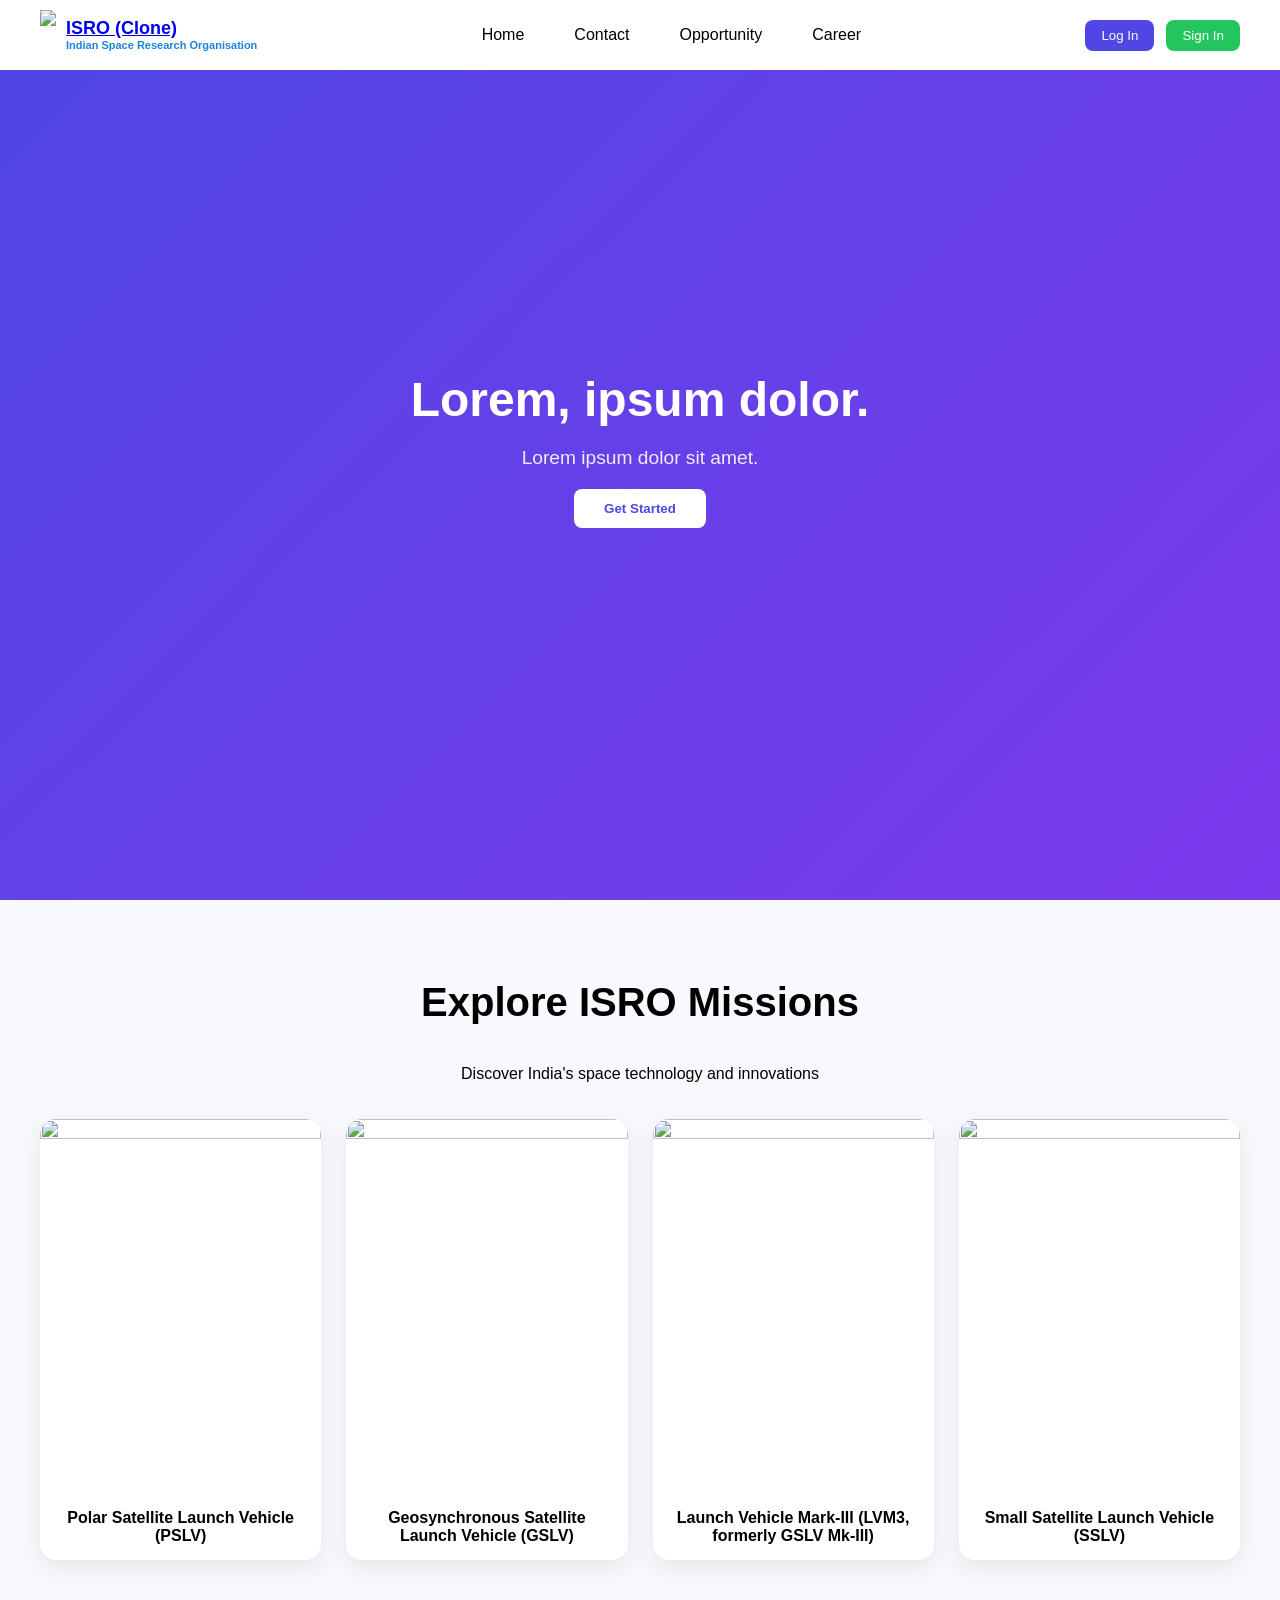
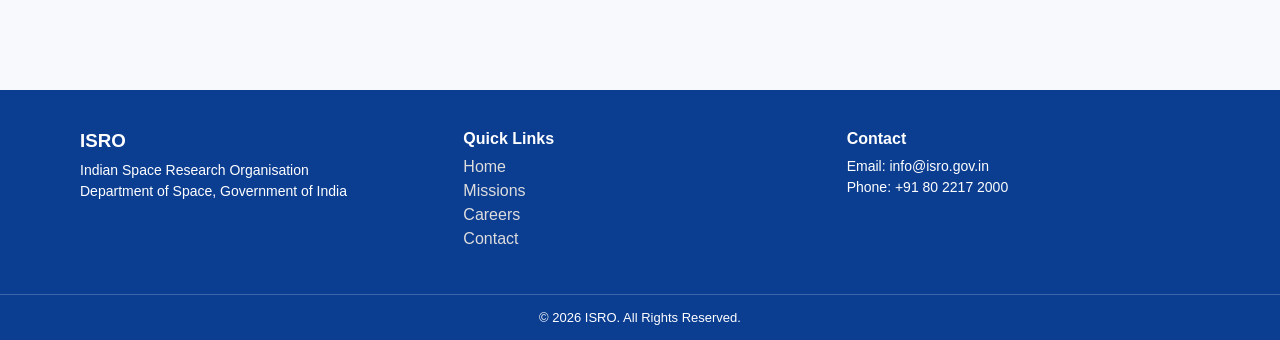
==== index.html @ d90a6bec "Rename isro.html to index.html" ====
<!DOCTYPE html>
<html lang="en">
<head>
  <meta charset="UTF-8">
  <meta name="viewport" content="width=device-width, initial-scale=1.0">
  <title>ISRO</title>

  <link rel="stylesheet" href="isro_style.css">
  <link href="https://cdn.jsdelivr.net/npm/remixicon@4.9.0/fonts/remixicon.css" rel="stylesheet"/>
</head>
<body>

    <div id="nav">
        <div id="logo">
        <img src="https://encrypted-tbn0.gstatic.com/images?q=tbn:ANd9GcQamBJuQ-KBhruWyvDcd0r4kcdjAPVdhdkLNA&s">
        
        <div class="logo-text">
            <h2 id="isro"><a href="isro.html">ISRO (Clone)</a></h2>
            <p id="doc">Indian Space Research Organisation</p>
        </div>
        </div>

        <div id="icon">
            <ul>
                <li><i class="ri-home-4-line"></i> Home</li>
                <li><i class="ri-phone-fill"></i> Contact</li>
                <li><i class="ri-feedback-fill"></i> Opportunity</li>
                <li><i class="ri-question-answer-line"></i> Career</li>
            </ul>
        </div>

        <div id="log">
            <a href="log.html">
                <button id="login">Log In</button>
            </a>
            <a href="sign.html">
                <button id="sign">Sign In</button>
            </a>
        </div>
    </div>

    <div id="fake"></div>

    <div id="page1">
        <h1>Lorem, ipsum dolor.</h1>
        <p>Lorem ipsum dolor sit amet.</p>
        <button>Get Started</button>
    </div>

    <div id="page2">
    <h1 >Explore ISRO Missions</h1>
    <p>Discover India's space technology and innovations</p>
    <br><br>
    <div class="card-container">

        <div class="card">
            <img src="https://www.isro.gov.in/media_isro/image/index/Recent/lm3m6rec.png.webp" alt="">
            <h4>Polar Satellite Launch Vehicle (PSLV)</h4>
        </div>

        <div class="card">
            <img src="https://wallpaperaccess.com/full/3517452.jpg" alt="">
            <h4>Geosynchronous Satellite Launch Vehicle (GSLV)</h4>
        </div>

        <div class="card">
            <img src="https://www.isro.gov.in/media_isro/image/index/Recent/lvm3m5_rec03.png.webp" alt="">
            <h4>Launch Vehicle Mark-III (LVM3, formerly GSLV Mk-III)</h4>
        </div>

        <div class="card">
            <img src="https://www.tribuneindia.com/sortd-service/imaginary/v22-01/jpg/large/high?url=dGhldHJpYnVuZS1zb3J0ZC1wcm8tcHJvZC1zb3J0ZC9tZWRpYTU5NGE3MjkwLWRkNTMtMTFlZi04ZGU2LTkzNGIzY2M4YTM2NC5qcGc=" alt="">
            <h4>Small Satellite Launch Vehicle (SSLV)</h4>
        </div>

    </div>

    </div>


    <script>
    const nav = document.getElementById("nav");

    window.addEventListener("scroll", () => {
        if (window.scrollY > 50) {
        nav.classList.add("scrolled");
        } else {
        nav.classList.remove("scrolled");
        }
    });
    </script>



<footer class="footer">
  <div class="footer-container">

    <div class="footer-section">
      <h3>ISRO</h3>
      <p>Indian Space Research Organisation</p>
      <p>Department of Space, Government of India</p>
    </div>

    <div class="footer-section">
      <h4>Quick Links</h4>
      <ul>
        <li><a href="#">Home</a></li>
        <li><a href="#">Missions</a></li>
        <li><a href="#">Careers</a></li>
        <li><a href="#">Contact</a></li>
      </ul>
    </div>

    <div class="footer-section">
      <h4>Contact</h4>
      <p>Email: info@isro.gov.in</p>
      <p>Phone: +91 80 2217 2000</p>
    </div>

  </div>

  <div class="footer-bottom">
    <p>© 2026 ISRO. All Rights Reserved.</p>
  </div>
</footer>
</body>
</html>
---- isro_style.css ----
* {
  margin: 0;
  padding: 0;
  box-sizing: border-box;
  font-family: "Segoe UI", sans-serif;
}

body {
  background: #f8f9fc;
}

/* NAVBAR */
#nav {
  height: 70px;
  width: 100%;
  display: flex;
  align-items: center;
  justify-content: space-between;
  padding: 0 40px;
  position: fixed;
  top: 0;
  background-color: rgb(255, 255, 255);
  transition: 0.3s ease;
  z-index: 1000;
}

/* When scrolling */
/* #nav.scrolled {
  background: rgba(255, 255, 255, 0.85);
  backdrop-filter: blur(10px);
  box-shadow: 0 4px 20px rgba(0,0,0,0.08);
} */

#logo {
  display: flex;
  align-items: center;
  gap: 10px;
}

#logo img {
  height: 50px;
  width: auto;
}

/* TEXT BESIDE LOGO */
.logo-text h2 {
  font-size: 18px;
  margin: 0;
  color: white;
  font-weight: bold;
}

.logo-text p {
  font-size: 11px;
  margin: 0;
  color: #e0e0e0;
  line-height: 1.2;
}
#isro{
  color: hsl(32, 79%, 55%);
}
#doc{
  color: hsl(207, 78%, 48%);
  font-weight: bolder;
}




/* NAV LINKS */
#icon ul {
  display: flex;
  gap: 30px;
  list-style: none;
}

#icon ul li {
  cursor: pointer;
  transition: 0.3s;
  padding: 6px 10px;
  border-radius: 6px;
}

#icon ul li:hover {
  background: #eef2ff;
  color: #4f46e5;
}

/* BUTTONS */
#log {
  display: flex;
  gap: 12px;
}

#log button {
  padding: 8px 16px;
  border: none;
  cursor: pointer;
  border-radius: 8px;
  transition: 0.3s;
  font-weight: 500;
}

#login {
  background: #4f46e5;
  color: white;
}

#sign {
  background: #22c55e;
  color: white;
}

#log button:hover {
  transform: translateY(-2px);
  box-shadow: 0 6px 15px rgba(0,0,0,0.15);
}

/* MENU BUTTON */
#menu-btn {
  display: none;
  font-size: 28px;
  cursor: pointer;
}

/* HERO SECTION */
#page1 {
  min-height: 100vh;
  display: flex;
  flex-direction: column;
  align-items: center;
  justify-content: center;
  gap: 20px;
  text-align: center;
  padding: 20px;
  background: linear-gradient(135deg, #4f46e5, #7c3aed);
  color: white;
}

#page1 h1 {
  font-size: 3rem;
}

#page1 p {
  font-size: 1.2rem;
  opacity: 0.9;
}

#page1 button {
  padding: 12px 30px;
  border: none;
  background: white;
  color: #4f46e5;
  border-radius: 8px;
  font-weight: bold;
  cursor: pointer;
  transition: 0.3s;
}

#page1 button:hover {
  transform: scale(1.05);
}

/* PAGE 2 */
#page2 {
  padding: 80px 20px;
  text-align: center;
}

#page2 h1 {
  margin-bottom: 40px;
  font-size: 2.5rem;
}

/* CARDS */
.card-container {
  display: grid;
  grid-template-columns: repeat(4, 1fr);
  gap: 25px;
  max-width: 1200px;
  margin: auto;
}

.card {
  background: white;
  border-radius: 16px;
  overflow: hidden;
  box-shadow: 0 8px 25px rgba(0,0,0,0.08);
  transition: 0.3s;
  display: flex;
  flex-direction: column;
}

/* Portrait ratio */
.card img {
  width: 100%;
  aspect-ratio: 3 / 4;  /* portrait shape */
  object-fit: cover;
}

.card h4 {
  padding: 15px;
  font-size: 16px;
}


.card h4 {
  flex-grow: 1;
}

.card:hover {
  transform: translateY(-10px);
}

/* MOBILE MENU */
@media (max-width: 768px) {
  #menu-btn {
    display: block;
  }

  #icon {
    position: absolute;
    top: 70px;
    left: 0;
    width: 100%;
    background: white;
    max-height: 0;
    overflow: hidden;
    transition: 0.3s;
  }

  #icon.active {
    max-height: 300px;
  }

  #icon ul {
    flex-direction: column;
    padding: 20px;
  }

  #log {
    display: none;
  }

  #page1 h1 {
    font-size: 2rem;
  }
}

/* TABLET */
@media (max-width: 1024px) {
  .card-container {
    grid-template-columns: repeat(2, 1fr);
  }
}

/* MOBILE */
@media (max-width: 600px) {
  .card-container {
    grid-template-columns: 1fr;
  }
}


@media (max-width: 600px) {
  .logo-text p {
    display: none; /* hides long text on small screens */
  }

  .logo-text h2 {
    font-size: 16px;
  }
}


.footer {
  background: #0b3d91; /* ISRO blue */
  color: white;
  margin-top: 50px;
}

.footer-container {
  display: grid;
  grid-template-columns: repeat(3, 1fr);
  gap: 30px;
  padding: 40px;
  max-width: 1200px;
  margin: auto;
}

.footer-section h3,
.footer-section h4 {
  margin-bottom: 10px;
}

.footer-section p {
  font-size: 14px;
  margin: 5px 0;
}

.footer-section ul {
  list-style: none;
  padding: 0;
}

.footer-section ul li {
  margin: 6px 0;
}

.footer-section ul li a {
  color: #ddd;
  text-decoration: none;
}

.footer-section ul li a:hover {
  color: #ff9933; /* saffron hover */
}

.footer-bottom {
  text-align: center;
  padding: 15px;
  border-top: 1px solid rgba(255,255,255,0.2);
  font-size: 13px;
}

/* RESPONSIVE */
@media (max-width: 768px) {
  .footer-container {
    grid-template-columns: 1fr;
    text-align: center;
  }
}

.main-content {
  flex: 1;
  display: flex;
  justify-content: center;
  align-items: center;
  padding-top: 80px; /* prevents navbar overlap */
}


.login-box {
  border-radius: 6px;
}

input {
  border-radius: 4px;
}

button {
  border-radius: 4px;
}


.signup-box {
  border-radius: 6px;
}

input {
  border-radius: 4px;
}

button {
  border-radius: 4px;
}
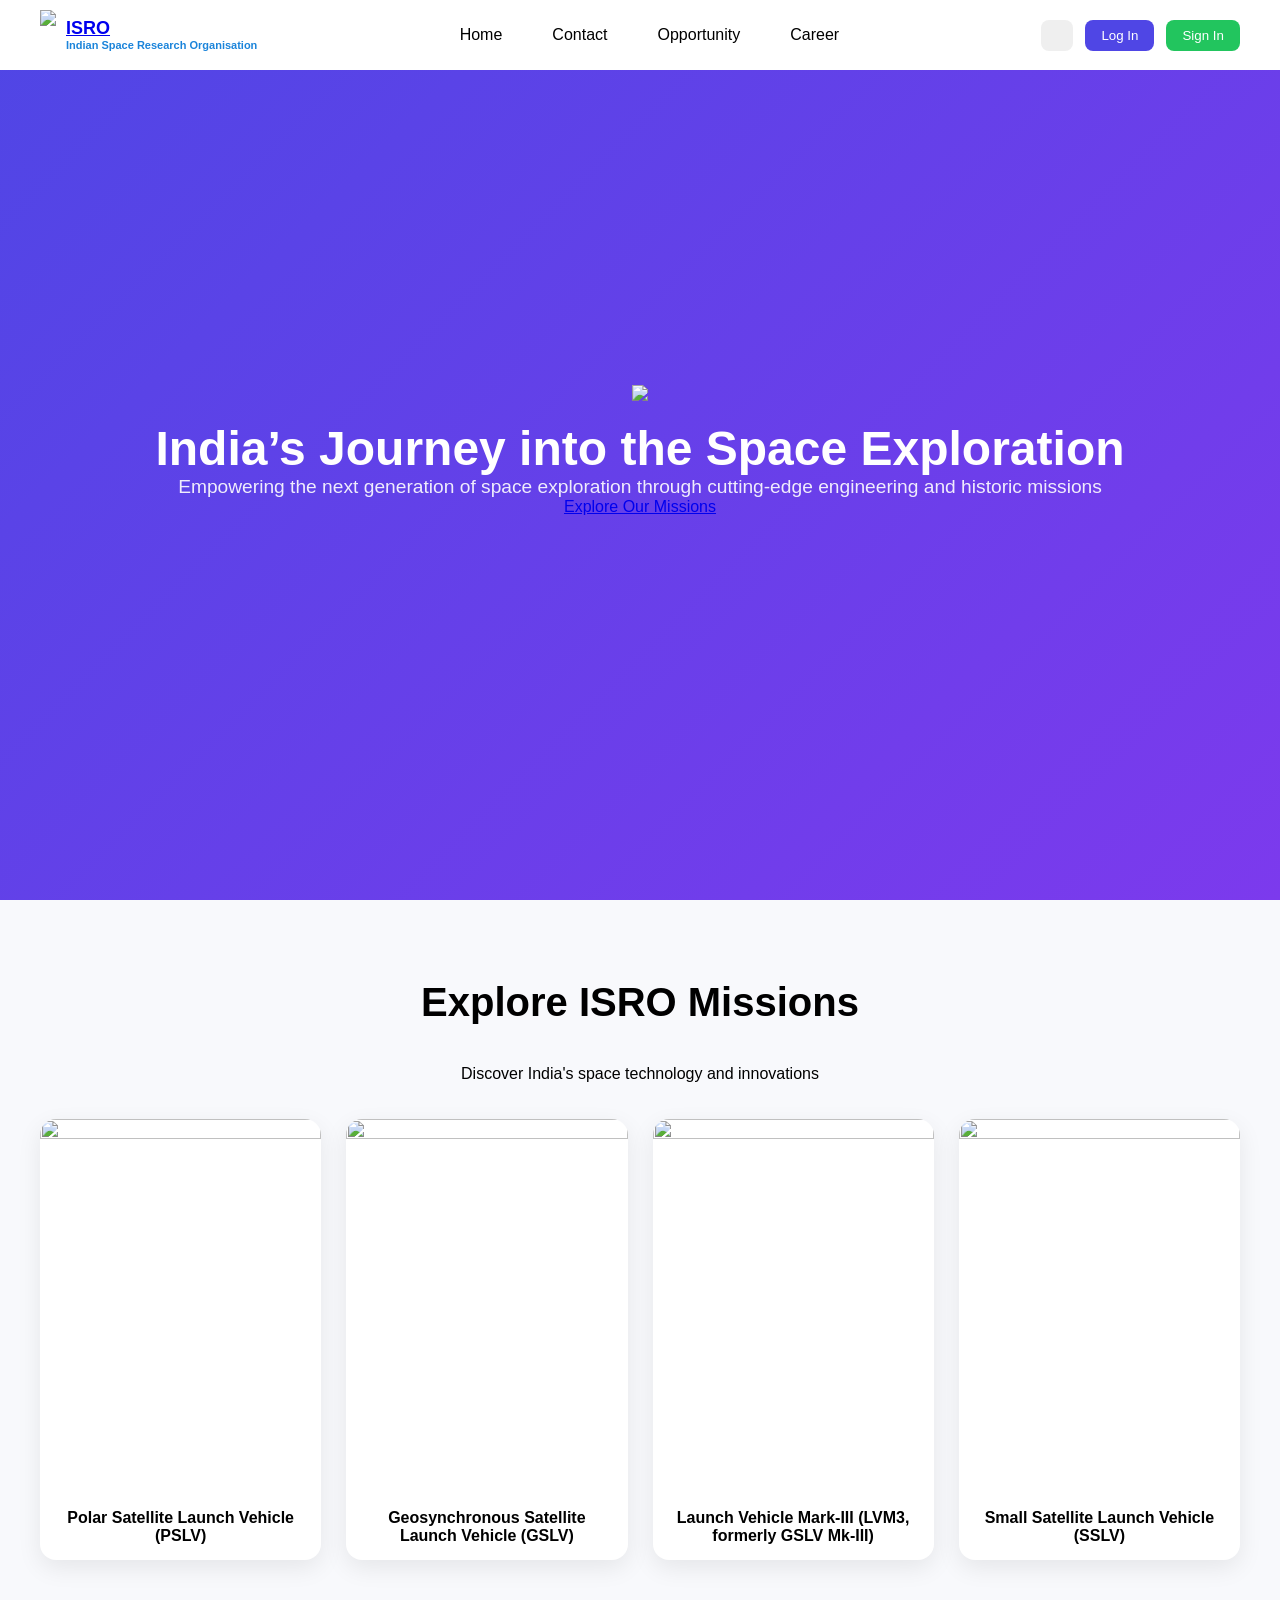
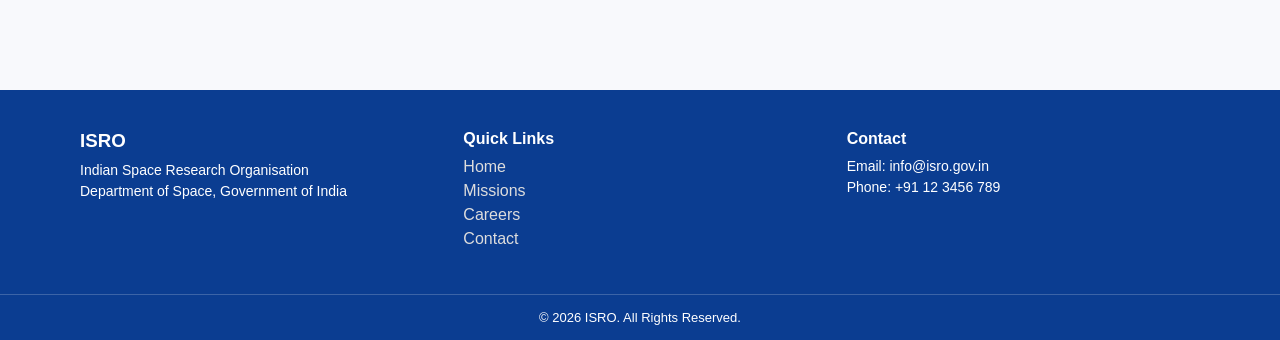
==== commit 7baa246d: "Add files via upload" ====
--- a/index.html
+++ b/index.html
@@ -1,127 +1,126 @@
-<!DOCTYPE html>
+<!doctype html>
 <html lang="en">
-<head>
-  <meta charset="UTF-8">
-  <meta name="viewport" content="width=device-width, initial-scale=1.0">
-  <title>ISRO</title>
+  <head>
+    <meta charset="UTF-8" />
+    <meta name="viewport" content="width=device-width, initial-scale=1.0" />
+    <title>ISRO</title>
 
-  <link rel="stylesheet" href="isro_style.css">
-  <link href="https://cdn.jsdelivr.net/npm/remixicon@4.9.0/fonts/remixicon.css" rel="stylesheet"/>
-</head>
-<body>
+    <link rel="stylesheet" href="isro_style.css" />
+    <link
+      href="https://cdn.jsdelivr.net/npm/remixicon@4.9.0/fonts/remixicon.css"
+      rel="stylesheet"
+    />
+  </head>
+  <body>
+    <div id="nav">
+      <div id="logo">
+        <img
+          src="https://encrypted-tbn0.gstatic.com/images?q=tbn:ANd9GcQamBJuQ-KBhruWyvDcd0r4kcdjAPVdhdkLNA&s"
+        />
 
-    <div id="nav">
-        <div id="logo">
-        <img src="https://encrypted-tbn0.gstatic.com/images?q=tbn:ANd9GcQamBJuQ-KBhruWyvDcd0r4kcdjAPVdhdkLNA&s">
-        
         <div class="logo-text">
-            <h2 id="isro"><a href="isro.html">ISRO (Clone)</a></h2>
-            <p id="doc">Indian Space Research Organisation</p>
+          <h2 id="isro"><a href="index.html">ISRO</a></h2>
+          <p id="doc">Indian Space Research Organisation</p>
         </div>
-        </div>
+      </div>
 
-        <div id="icon">
-            <ul>
-                <li><i class="ri-home-4-line"></i> Home</li>
-                <li><i class="ri-phone-fill"></i> Contact</li>
-                <li><i class="ri-feedback-fill"></i> Opportunity</li>
-                <li><i class="ri-question-answer-line"></i> Career</li>
-            </ul>
-        </div>
+      <div id="icon">
+        <ul>
+          <li><i class="ri-home-4-line"></i> Home</li>
+          <li><i class="ri-phone-fill"></i> Contact</li>
+          <li><i class="ri-feedback-fill"></i> Opportunity</li>
+          <li><i class="ri-question-answer-line"></i> Career</li>
+        </ul>
+      </div>
 
-        <div id="log">
-            <a href="log.html">
-                <button id="login">Log In</button>
-            </a>
-            <a href="sign.html">
-                <button id="sign">Sign In</button>
-            </a>
-        </div>
+      <div id="log">
+        <button id="darkModeToggle"><i class="ri-moon-line"></i></button>
+        <a href="log.html">
+          <button id="login">Log In</button>
+        </a>
+        <a href="sign.html">
+          <button id="sign">Sign In</button>
+        </a>
+      </div>
     </div>
 
-    <div id="fake"></div>
+    <div id="page1">
+      <img src="isro.webp" class="photo" />
+      <div class="hero-content">
+        <h1>India’s Journey into the Space Exploration</h1>
+        <p>
+          Empowering the next generation of space exploration through
+          cutting-edge engineering and historic missions
+        </p>
 
-    <div id="page1">
-        <h1>Lorem, ipsum dolor.</h1>
-        <p>Lorem ipsum dolor sit amet.</p>
-        <button>Get Started</button>
+        <a href="#" class="hero-button">Explore Our Missions</a>
+      </div>
     </div>
 
     <div id="page2">
-    <h1 >Explore ISRO Missions</h1>
-    <p>Discover India's space technology and innovations</p>
-    <br><br>
-    <div class="card-container">
-
-        <div class="card">
-            <img src="https://www.isro.gov.in/media_isro/image/index/Recent/lm3m6rec.png.webp" alt="">
-            <h4>Polar Satellite Launch Vehicle (PSLV)</h4>
+      <h1>Explore ISRO Missions</h1>
+      <p>Discover India's space technology and innovations</p>
+      <br /><br />
+      <div class="card-container">
+        <div class="card" id="1">
+          <img
+            src="https://www.isro.gov.in/media_isro/image/index/Recent/lm3m6rec.png.webp"
+            alt=""
+          />
+          <h4>Polar Satellite Launch Vehicle (PSLV)</h4>
         </div>
 
-        <div class="card">
-            <img src="https://wallpaperaccess.com/full/3517452.jpg" alt="">
-            <h4>Geosynchronous Satellite Launch Vehicle (GSLV)</h4>
+        <div class="card" id="2">
+          <img src="https://wallpaperaccess.com/full/3517452.jpg" alt="" />
+          <h4>Geosynchronous Satellite Launch Vehicle (GSLV)</h4>
         </div>
 
-        <div class="card">
-            <img src="https://www.isro.gov.in/media_isro/image/index/Recent/lvm3m5_rec03.png.webp" alt="">
-            <h4>Launch Vehicle Mark-III (LVM3, formerly GSLV Mk-III)</h4>
+        <div class="card" id="3">
+          <img
+            src="https://www.isro.gov.in/media_isro/image/index/Recent/lvm3m5_rec03.png.webp"
+            alt=""
+          />
+          <h4>Launch Vehicle Mark-III (LVM3, formerly GSLV Mk-III)</h4>
         </div>
 
-        <div class="card">
-            <img src="https://www.tribuneindia.com/sortd-service/imaginary/v22-01/jpg/large/high?url=dGhldHJpYnVuZS1zb3J0ZC1wcm8tcHJvZC1zb3J0ZC9tZWRpYTU5NGE3MjkwLWRkNTMtMTFlZi04ZGU2LTkzNGIzY2M4YTM2NC5qcGc=" alt="">
-            <h4>Small Satellite Launch Vehicle (SSLV)</h4>
+        <div class="card" id="4">
+          <img
+            src="https://www.tribuneindia.com/sortd-service/imaginary/v22-01/jpg/large/high?url=dGhldHJpYnVuZS1zb3J0ZC1wcm8tcHJvZC1zb3J0ZC9tZWRpYTU5NGE3MjkwLWRkNTMtMTFlZi04ZGU2LTkzNGIzY2M4YTM2NC5qcGc="
+            alt=""
+          />
+          <h4>Small Satellite Launch Vehicle (SSLV)</h4>
+        </div>
+      </div>
+    </div>
+
+    <footer class="footer">
+      <div class="footer-container">
+        <div class="footer-section">
+          <h3>ISRO</h3>
+          <p>Indian Space Research Organisation</p>
+          <p>Department of Space, Government of India</p>
         </div>
 
-    </div>
+        <div class="footer-section">
+          <h4>Quick Links</h4>
+          <ul>
+            <li><a href="#">Home</a></li>
+            <li><a href="#">Missions</a></li>
+            <li><a href="#">Careers</a></li>
+            <li><a href="#">Contact</a></li>
+          </ul>
+        </div>
 
-    </div>
+        <div class="footer-section">
+          <h4>Contact</h4>
+          <p>Email: info@isro.gov.in</p>
+          <p>Phone: +91 12 3456 789</p>
+        </div>
+      </div>
 
-
-    <script>
-    const nav = document.getElementById("nav");
-
-    window.addEventListener("scroll", () => {
-        if (window.scrollY > 50) {
-        nav.classList.add("scrolled");
-        } else {
-        nav.classList.remove("scrolled");
-        }
-    });
-    </script>
-
-
-
-<footer class="footer">
-  <div class="footer-container">
-
-    <div class="footer-section">
-      <h3>ISRO</h3>
-      <p>Indian Space Research Organisation</p>
-      <p>Department of Space, Government of India</p>
-    </div>
-
-    <div class="footer-section">
-      <h4>Quick Links</h4>
-      <ul>
-        <li><a href="#">Home</a></li>
-        <li><a href="#">Missions</a></li>
-        <li><a href="#">Careers</a></li>
-        <li><a href="#">Contact</a></li>
-      </ul>
-    </div>
-
-    <div class="footer-section">
-      <h4>Contact</h4>
-      <p>Email: info@isro.gov.in</p>
-      <p>Phone: +91 80 2217 2000</p>
-    </div>
-
-  </div>
-
-  <div class="footer-bottom">
-    <p>© 2026 ISRO. All Rights Reserved.</p>
-  </div>
-</footer>
-</body>
+      <div class="footer-bottom">
+        <p>© 2026 ISRO. All Rights Reserved.</p>
+      </div>
+    </footer>
+  </body>
 </html>
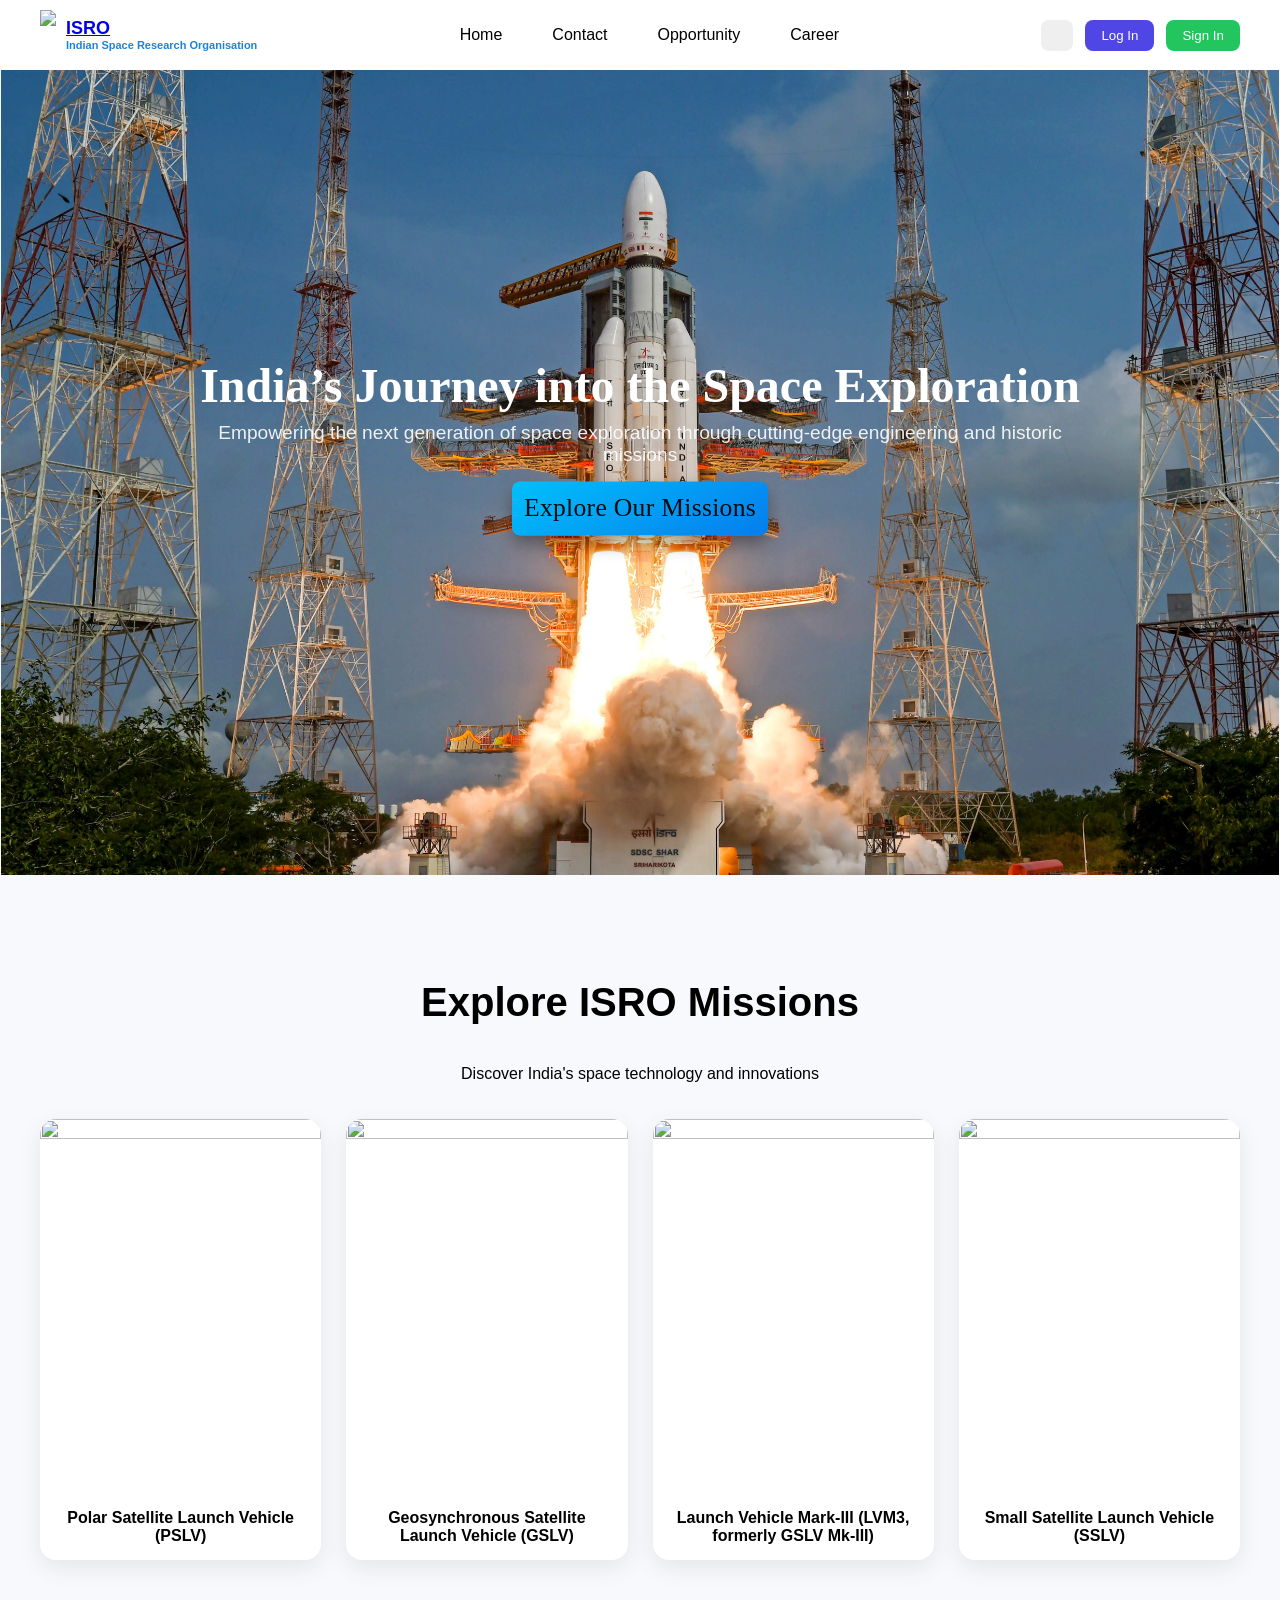
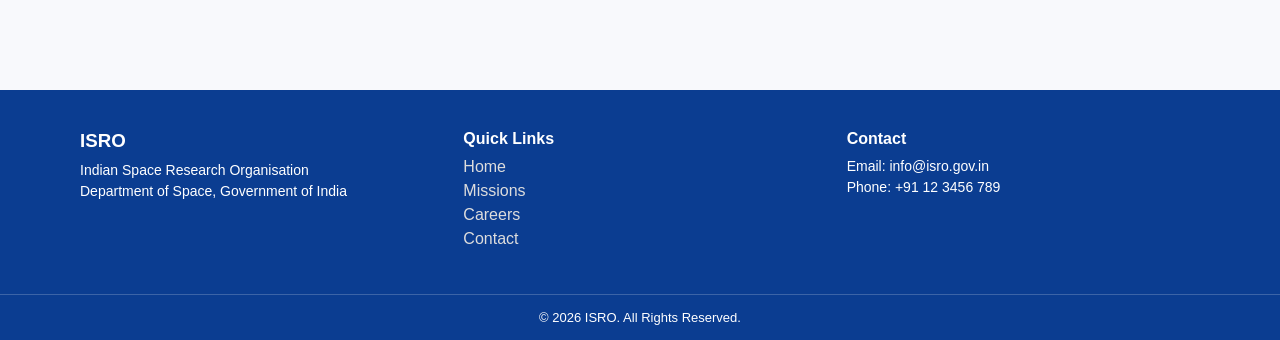
==== commit 1bc0ef5c: "Update index.html" ====
--- a/index.html
+++ b/index.html
@@ -6,6 +6,9 @@
     <title>ISRO</title>
 
     <link rel="stylesheet" href="isro_style.css" />
+    <link rel="icon" href="https://p7.hiclipart.com/preview/116/40/1024/angle-area-text-brand-other-html-5-thumbnail.jpg" type="image/x-icon" />
+
+
     <link
       href="https://cdn.jsdelivr.net/npm/remixicon@4.9.0/fonts/remixicon.css"
       rel="stylesheet"
--- a/isro_style.css
+++ b/isro_style.css
@@ -9,7 +9,6 @@
   background: #f8f9fc;
 }
 
-/* NAVBAR */
 #nav {
   height: 70px;
   width: 100%;
@@ -24,12 +23,7 @@
   z-index: 1000;
 }
 
-/* When scrolling */
-/* #nav.scrolled {
-  background: rgba(255, 255, 255, 0.85);
-  backdrop-filter: blur(10px);
-  box-shadow: 0 4px 20px rgba(0,0,0,0.08);
-} */
+
 
 #logo {
   display: flex;
@@ -42,7 +36,6 @@
   width: auto;
 }
 
-/* TEXT BESIDE LOGO */
 .logo-text h2 {
   font-size: 18px;
   margin: 0;
@@ -64,10 +57,6 @@
   font-weight: bolder;
 }
 
-
-
-
-/* NAV LINKS */
 #icon ul {
   display: flex;
   gap: 30px;
@@ -83,10 +72,9 @@
 
 #icon ul li:hover {
   background: #eef2ff;
-  color: #4f46e5;
-}
-
-/* BUTTONS */
+  color: #1509f3;
+}
+
 #log {
   display: flex;
   gap: 12px;
@@ -115,15 +103,12 @@
   transform: translateY(-2px);
   box-shadow: 0 6px 15px rgba(0,0,0,0.15);
 }
-
-/* MENU BUTTON */
 #menu-btn {
   display: none;
   font-size: 28px;
   cursor: pointer;
 }
 
-/* HERO SECTION */
 #page1 {
   min-height: 100vh;
   display: flex;
@@ -133,7 +118,6 @@
   gap: 20px;
   text-align: center;
   padding: 20px;
-  background: linear-gradient(135deg, #4f46e5, #7c3aed);
   color: white;
 }
 
@@ -146,22 +130,79 @@
   opacity: 0.9;
 }
 
-#page1 button {
-  padding: 12px 30px;
-  border: none;
-  background: white;
-  color: #4f46e5;
-  border-radius: 8px;
-  font-weight: bold;
-  cursor: pointer;
-  transition: 0.3s;
-}
-
-#page1 button:hover {
-  transform: scale(1.05);
-}
-
-/* PAGE 2 */
+.photo{
+  height: 500%;
+  width: 103%;
+}
+
+
+.hero-content{
+    position: absolute;
+    top: 50%;
+    left: 50%;
+    transform: translate(-50%,-50%);
+    text-align: center;
+    z-index: 2;
+    width: 100%;
+    max-width: 900px;
+    animation: fadeIn 1.5s ease;
+    
+}
+.hero-content h1{
+    color: white;
+    font-family: 'Times New Roman', Times, serif;
+    font-size: 4rem;
+    line-height: 0.9;
+    margin-bottom: 15px;
+
+}
+.hero-content p{
+  color: white;
+  font-family: Arial, Helvetica, sans-serif;
+    font-size: 2rem;
+    margin-bottom: 15px;
+
+}
+
+.hero-button{
+    display: inline-flex;
+    align-items: center;
+    justify-content: center;
+    text-decoration: none;
+    background: linear-gradient(150deg, #01c0fa, #057dee);
+    color: rgb(10, 10, 10);
+    padding: 12px;
+    border-radius:8px;
+    font-family: 'Times New Roman', Times, serif;
+    font-size: 1.6rem;
+    letter-spacing: 0.3px;
+    box-shadow: 0 8px 18px rgba(0, 0, 0, 0.36);
+    transform: all 0.3s ease;
+    position: relative;
+    overflow: hidden;
+}
+
+.hero-button::before {
+  content: '';
+  position: absolute;
+  top: 0;
+  left: -100%;
+  width: 100%;
+  height: 100%;
+  background: linear-gradient(
+    120deg,
+    transparent,
+    rgba(255, 255, 255, 0.4),
+    transparent
+  );
+  transition: left 0.6s ease;
+}
+
+.hero-button:hover::before {
+  left: 100%;
+}
+
+
 #page2 {
   padding: 80px 20px;
   text-align: center;
@@ -172,7 +213,6 @@
   font-size: 2.5rem;
 }
 
-/* CARDS */
 .card-container {
   display: grid;
   grid-template-columns: repeat(4, 1fr);
@@ -191,10 +231,9 @@
   flex-direction: column;
 }
 
-/* Portrait ratio */
 .card img {
   width: 100%;
-  aspect-ratio: 3 / 4;  /* portrait shape */
+  aspect-ratio: 3 / 4; 
   object-fit: cover;
 }
 
@@ -212,7 +251,93 @@
   transform: translateY(-10px);
 }
 
-/* MOBILE MENU */
+.footer {
+  background: #0b3d91; 
+  color: white;
+  margin-top: 50px;
+}
+
+.footer-container {
+  display: grid;
+  grid-template-columns: repeat(3, 1fr);
+  gap: 30px;
+  padding: 40px;
+  max-width: 1200px;
+  margin: auto;
+}
+
+.footer-section h3,
+.footer-section h4 {
+  margin-bottom: 10px;
+}
+
+.footer-section p {
+  font-size: 14px;
+  margin: 5px 0;
+}
+
+.footer-section ul {
+  list-style: none;
+  padding: 0;
+}
+
+.footer-section ul li {
+  margin: 6px 0;
+}
+
+.footer-section ul li a {
+  color: #ddd;
+  text-decoration: none;
+}
+
+.footer-section ul li a:hover {
+  color: #ff9933; 
+}
+
+.footer-bottom {
+  text-align: center;
+  padding: 15px;
+  border-top: 1px solid rgba(255,255,255,0.2);
+  font-size: 13px;
+}
+
+
+.main-content {
+  flex: 1;
+  display: flex;
+  justify-content: center;
+  align-items: center;
+  padding-top: 80px; 
+}
+
+
+.login-box {
+  border-radius: 6px;
+}
+
+input {
+  border-radius: 4px;
+}
+
+button {
+  border-radius: 4px;
+}
+
+
+.signup-box {
+  border-radius: 6px;
+}
+
+input {
+  border-radius: 4px;
+}
+
+button {
+  border-radius: 4px;
+}
+
+
+
 @media (max-width: 768px) {
   #menu-btn {
     display: block;
@@ -247,14 +372,12 @@
   }
 }
 
-/* TABLET */
 @media (max-width: 1024px) {
   .card-container {
     grid-template-columns: repeat(2, 1fr);
   }
 }
 
-/* MOBILE */
 @media (max-width: 600px) {
   .card-container {
     grid-template-columns: 1fr;
@@ -264,7 +387,7 @@
 
 @media (max-width: 600px) {
   .logo-text p {
-    display: none; /* hides long text on small screens */
+    display: none; 
   }
 
   .logo-text h2 {
@@ -272,58 +395,6 @@
   }
 }
 
-
-.footer {
-  background: #0b3d91; /* ISRO blue */
-  color: white;
-  margin-top: 50px;
-}
-
-.footer-container {
-  display: grid;
-  grid-template-columns: repeat(3, 1fr);
-  gap: 30px;
-  padding: 40px;
-  max-width: 1200px;
-  margin: auto;
-}
-
-.footer-section h3,
-.footer-section h4 {
-  margin-bottom: 10px;
-}
-
-.footer-section p {
-  font-size: 14px;
-  margin: 5px 0;
-}
-
-.footer-section ul {
-  list-style: none;
-  padding: 0;
-}
-
-.footer-section ul li {
-  margin: 6px 0;
-}
-
-.footer-section ul li a {
-  color: #ddd;
-  text-decoration: none;
-}
-
-.footer-section ul li a:hover {
-  color: #ff9933; /* saffron hover */
-}
-
-.footer-bottom {
-  text-align: center;
-  padding: 15px;
-  border-top: 1px solid rgba(255,255,255,0.2);
-  font-size: 13px;
-}
-
-/* RESPONSIVE */
 @media (max-width: 768px) {
   .footer-container {
     grid-template-columns: 1fr;
@@ -331,36 +402,3 @@
   }
 }
 
-.main-content {
-  flex: 1;
-  display: flex;
-  justify-content: center;
-  align-items: center;
-  padding-top: 80px; /* prevents navbar overlap */
-}
-
-
-.login-box {
-  border-radius: 6px;
-}
-
-input {
-  border-radius: 4px;
-}
-
-button {
-  border-radius: 4px;
-}
-
-
-.signup-box {
-  border-radius: 6px;
-}
-
-input {
-  border-radius: 4px;
-}
-
-button {
-  border-radius: 4px;
-}
